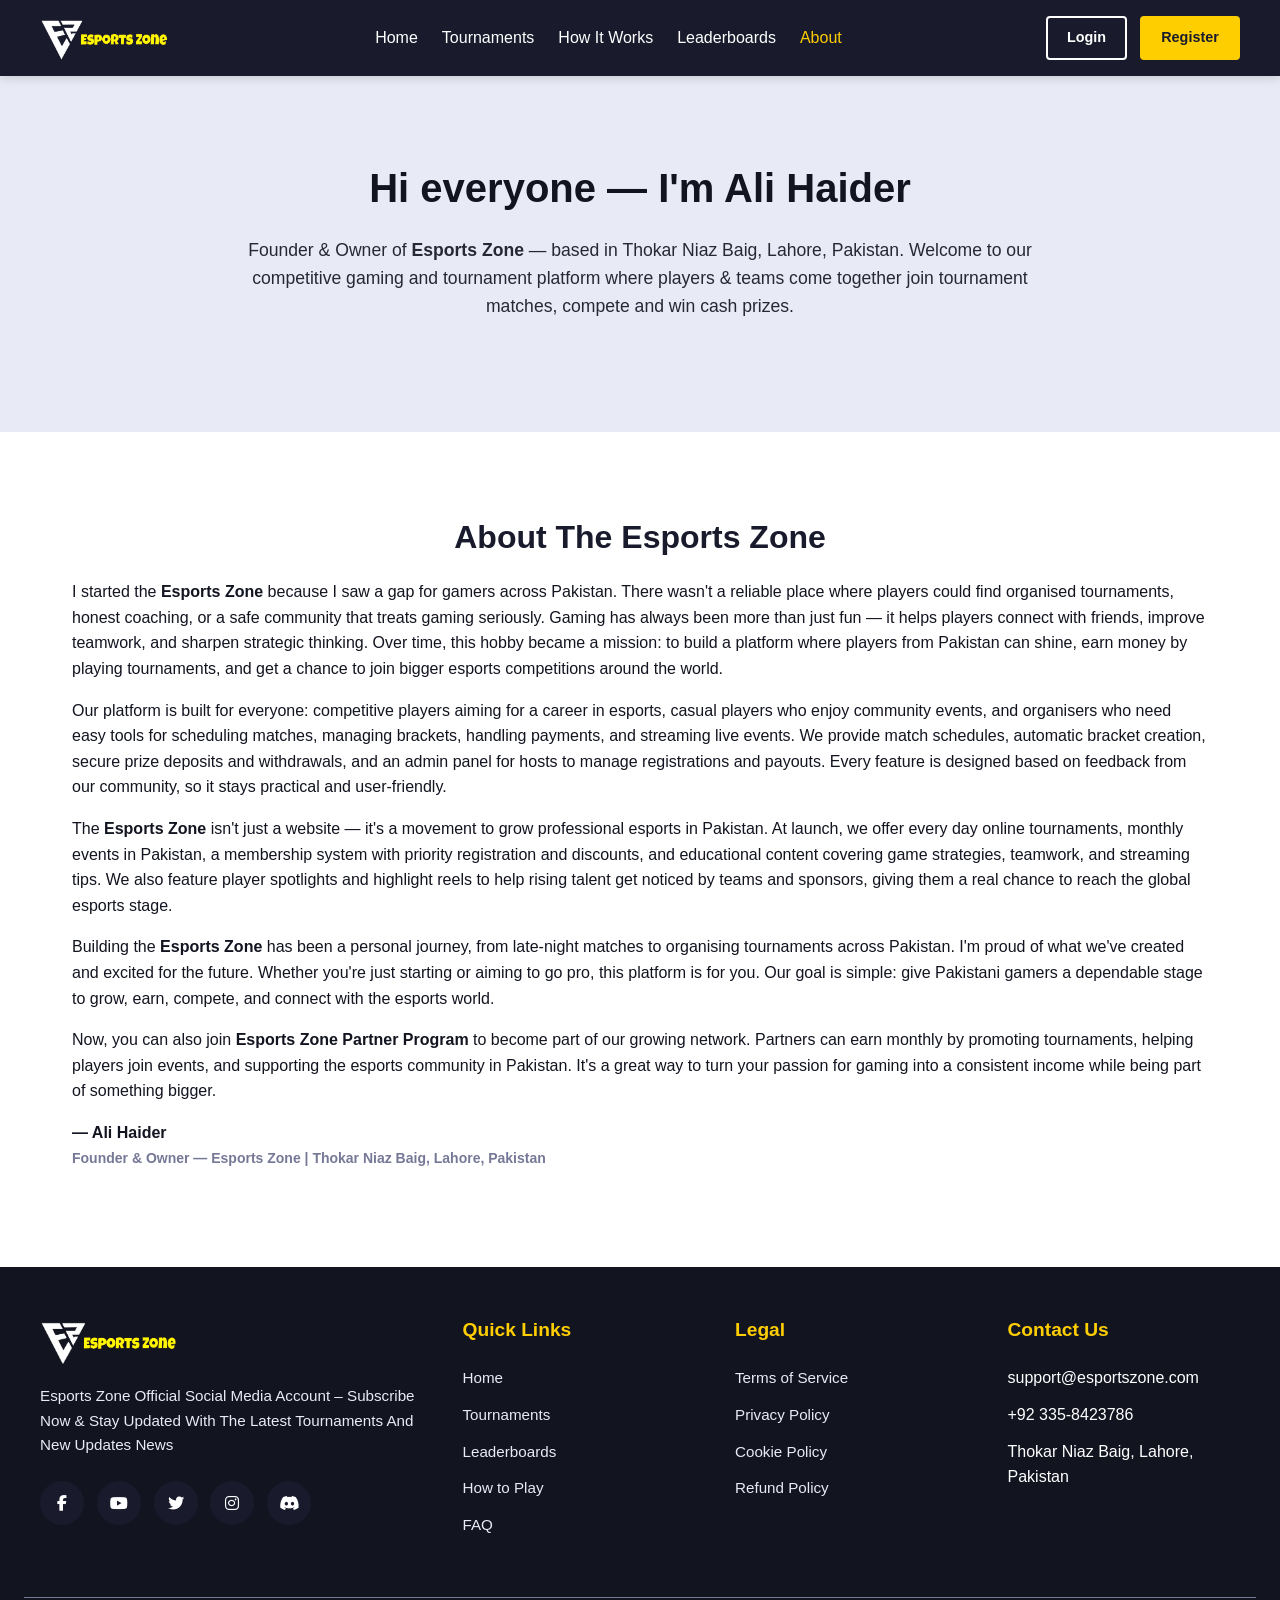
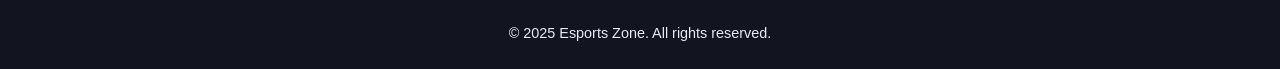
==== About/about.html @ 987afb13 "Add files via upload" ====
<!DOCTYPE html>
<html lang="en">
<head>
    <meta charset="UTF-8">
    <meta name="viewport" content="width=device-width, initial-scale=1.0">
    <title>About Page - Esports Zone</title>
    <link rel="stylesheet" href="https://cdnjs.cloudflare.com/ajax/libs/font-awesome/6.4.0/css/all.min.css">
    <link rel="stylesheet" href="about.css">
</head>
<body> 
    <header>
        <nav>
            <div class="logo">
                <img src="/Images/ez-logo.PNG" alt="EsportsZone Logo" class="logo-img">
            </div>
            <ul class="nav-links">
                <li><a href="/index.html">Home</a></li>
                <li><a href="/Tournaments/tournament.html">Tournaments</a></li>
                <li><a href="/How-It-Work/how-it-work.html">How It Works</a></li>
                <li><a href="/Leaderboard/leaderboard.html">Leaderboards</a></li>
                <li><a href="#" style="color: var(--accent);">About</a></li>
            </ul>
            <div class="auth-buttons">
                <a href="/Login/login.html" class="btn btn-outline">Login</a>
                <a href="Register/Sign Up/signup.html" class="btn btn-primary">Register</a>
            </div>
        </nav>
    </header>

    <section class="hero">
        <div class="hero-content">
            <h2>Hi everyone — I'm Ali Haider</h2>
            <p>Founder & Owner of <strong>Esports Zone</strong> — based in Thokar Niaz Baig, Lahore, Pakistan. Welcome to our competitive gaming and tournament platform where players & teams come together join tournament matches, compete and win cash prizes.</p>
        </div>
    </section>

    <section class="about-section">
        <h2>About The Esports Zone</h2>
        <p>
            I started the <strong>Esports Zone</strong> because I saw a gap for gamers across Pakistan. There wasn't a reliable place where players could find organised tournaments, honest coaching, or a safe community that treats gaming seriously. Gaming has always been more than just fun — it helps players connect with friends, improve teamwork, and sharpen strategic thinking. Over time, this hobby became a mission: to build a platform where players from Pakistan can shine, earn money by playing tournaments, and get a chance to join bigger esports competitions around the world.
        </p>
        
        <p>
            Our platform is built for everyone: competitive players aiming for a career in esports, casual players who enjoy community events, and organisers who need easy tools for scheduling matches, managing brackets, handling payments, and streaming live events. We provide match schedules, automatic bracket creation, secure prize deposits and withdrawals, and an admin panel for hosts to manage registrations and payouts. Every feature is designed based on feedback from our community, so it stays practical and user-friendly.
        </p>
        
        <p>
            The <strong>Esports Zone</strong> isn't just a website — it's a movement to grow professional esports in Pakistan. At launch, we offer every day online tournaments, monthly events in Pakistan, a membership system with priority registration and discounts, and educational content covering game strategies, teamwork, and streaming tips. We also feature player spotlights and highlight reels to help rising talent get noticed by teams and sponsors, giving them a real chance to reach the global esports stage.
        </p>
        
        <p>
            Building the <strong>Esports Zone</strong> has been a personal journey, from late-night matches to organising tournaments across Pakistan. I'm proud of what we've created and excited for the future. Whether you're just starting or aiming to go pro, this platform is for you. Our goal is simple: give Pakistani gamers a dependable stage to grow, earn, compete, and connect with the esports world.
        </p>

        <p>
            Now, you can also join <strong>Esports Zone Partner Program</strong> to become part of our growing network. Partners can earn monthly by promoting tournaments, helping players join events, and supporting the esports community in Pakistan. It's a great way to turn your passion for gaming into a consistent income while being part of something bigger.
        </p>

        <p style="font-weight:600">— Ali Haider<br><span style="color:var(--secondary-blue);font-size:14px">Founder & Owner — Esports Zone | Thokar Niaz Baig, Lahore, Pakistan</span></p>
    </section>

    <footer>
        <div class="footer-content">
            <!-- Logo Section -->
            <div class="footer-logo">
                <div class="logo">
                    <img src="/Images/ez-logo.PNG" alt="EsportsZone Logo" class="logo-img">
                </div>

                <p>Esports Zone Official Social Media Account – Subscribe Now & Stay Updated With The Latest Tournaments And New Updates News</p>

                <div class="social-links">
                    <a href="#" class="social-link facebook"><i class="fab fa-facebook-f"></i></a>
                    <a href="#" class="social-link youtube"><i class="fab fa-youtube"></i></a>
                    <a href="#" class="social-link twitter"><i class="fab fa-twitter"></i></a>
                    <a href="#" class="social-link instagram"><i class="fab fa-instagram"></i></a>
                    <a href="#" class="social-link discord"><i class="fab fa-discord"></i></a>
                </div>
            </div>

            <!-- Quick Links -->
            <div class="footer-links">
                <h3>Quick Links</h3>
                <ul>
                    <li><a href="/index.html">Home</a></li>
                    <li><a href="/Tournaments/tournament.html">Tournaments</a></li>
                    <li><a href="/Leaderboard/leaderboard.html">Leaderboards</a></li>
                    <li><a href="/How-It-Work/how-it-work.html">How to Play</a></li>
                    <li><a href="FAQ/faq.html">FAQ</a></li>
                </ul>
            </div>

            <!-- Legal Links -->
            <div class="footer-links">
                <h3>Legal</h3>
                <ul>
                    <li><a href="#">Terms of Service</a></li>
                    <li><a href="#">Privacy Policy</a></li>
                    <li><a href="Cookie Policy/cookieploicy.html">Cookie Policy</a></li>
                    <li><a href="#">Refund Policy</a></li>
                </ul>
            </div>

            <!-- Contact -->
            <div class="footer-links">
                <h3>Contact Us</h3>
                <ul>
                    <li>support@esportszone.com</li>
                    <li>+92 335-8423786</li>
                    <li>Thokar Niaz Baig, Lahore, Pakistan</li>
                </ul>
            </div>
        </div>

        <div class="copyright">
            <p>&copy; 2025 Esports Zone. All rights reserved.</p>
        </div>
    </footer>

    <script src="about.js"></script>
</body>
</html>
---- About/about.css ----
/* ===== CSS VARIABLES ===== */
:root {
    --primary-blue: #191B2D;
    --secondary-blue: #767897;
    --accent: #FECE00;
    --white: #FFFFFF;
    --light-blue: #E8EBF5;
    --dark-blue: #121420;
}

/* ===== RESET & BASE STYLES ===== */
* {
    margin: 0;
    padding: 0;
    box-sizing: border-box;
    font-family: 'Poppins', sans-serif;
}

body {
    background-color: var(--white);
    color: var(--dark-blue);
    line-height: 1.6;
}

/* ===== HEADER STYLES ===== */
header {
    background-color: var(--primary-blue);
    padding: 0.8rem 1.5rem;
    position: sticky;
    top: 0;
    z-index: 100;
    box-shadow: 0 2px 10px rgba(0, 0, 0, 0.15);
}

nav {
    display: flex;
    justify-content: space-between;
    align-items: center;
    max-width: 1200px;
    margin: 0 auto;
    gap: 1rem;
}

.logo {
    display: flex;
    align-items: center;
    gap: 8px;
}

.logo-img {
    height: 50px;
    width: auto;
}

.logo h1 {
    color: var(--white);
    font-size: 1.8rem;
    font-weight: 700;
}

.logo span {
    color: var(--accent);
}

.nav-links {
    display: flex;
    list-style: none;
    gap: 1.5rem;
}

.nav-links a {
    color: var(--white);
    text-decoration: none;
    font-weight: 500;
    transition: color 0.3s;
    padding: 0.3rem 0;
}

.nav-links a:hover {
    color: var(--accent);
}

.auth-buttons {
    display: flex;
    gap: 0.8rem;
}

.btn {
    padding: 0.5rem 1.2rem;
    border-radius: 4px;
    font-weight: 600;
    cursor: pointer;
    transition: all 0.3s;
    text-decoration: none;
    font-size: 0.9rem;
}

.btn-outline {
    border: 2px solid var(--white);
    color: var(--white);
    background: transparent;
}

.btn-outline:hover {
    background: var(--white);
    color: var(--primary-blue);
}

.btn-primary {
    background: var(--accent);
    color: var(--primary-blue);
    border: 2px solid var(--accent);
}

.btn-primary:hover {
    background: transparent;
    color: var(--accent);
}

.mobile-menu-btn {
    display: none;
    background: none;
    border: none;
    color: var(--white);
    font-size: 1.5rem;
    cursor: pointer;
}

/* ===== HERO SECTION ===== */
.hero {
    background: var(--light-blue);
    color: var(--dark-blue);
    padding: 5rem 2rem;
    text-align: center;
}

.hero-content {
    max-width: 800px;
    margin: 0 auto;
}

.hero h2 {
    font-size: 2.5rem;
    margin-bottom: 1rem;
}

.hero p {
    font-size: 1.1rem;
    margin-bottom: 2rem;
    opacity: 0.9;
}

/* ===== ABOUT SECTION ===== */
.about-section {
    max-width: 1200px;
    margin: 3rem auto;
    padding: 2rem;
}

.about-section h2 {
    font-size: 2rem;
    margin-bottom: 1rem;
    color: var(--primary-blue);
    text-align: center;
}

.about-section p {
    margin-bottom: 1rem;
}

/* ===== FOOTER STYLES ===== */
footer {
    background: var(--dark-blue);
    color: var(--white);
    padding: 3rem 1.5rem 1.5rem;
}

.footer-content {
    max-width: 1200px;
    margin: 0 auto;
    display: flex;
    flex-wrap: wrap;
    justify-content: space-between;
    gap: 2.5rem;
}

.footer-logo {
    flex: 1 1 300px;
}

.footer-logo .logo-img {
    width: 140px;
    height: auto;
    margin-bottom: 1rem;
}

.footer-logo p {
    color: var(--light-blue);
    font-size: 0.95rem;
    line-height: 1.6;
    margin-bottom: 1.5rem;
}

.footer-links {
    flex: 1 1 150px;
}

.footer-links h3 {
    margin-bottom: 1.2rem;
    font-size: 1.2rem;
    color: var(--accent);
}

.footer-links ul {
    list-style: none;
}

.footer-links li {
    margin-bottom: 0.7rem;
}

.footer-links a {
    color: var(--light-blue);
    text-decoration: none;
    font-size: 0.95rem;
    transition: color 0.3s;
}

.footer-links a:hover {
    color: var(--accent);
}

.social-links {
    display: flex;
    gap: 0.8rem;
    margin-top: 1rem;
}

.social-link {
    width: 40px;
    height: 40px;
    border-radius: 50%;
    background: var(--primary-blue);
    display: flex;
    align-items: center;
    justify-content: center;
    color: var(--white);
    text-decoration: none;
    font-size: 1rem;
    transition: background 0.3s;
}

.social-link.facebook:hover { background: #1877F2; }
.social-link.youtube:hover { background: #FF0000; }
.social-link.twitter:hover { background: #1DA1F2; }
.social-link.instagram:hover { background: #E1306C; }
.social-link.discord:hover { background: #5865F2; }

.copyright {
    text-align: center;
    margin-top: 3rem;
    padding-top: 1.5rem;
    border-top: 1px solid var(--secondary-blue);
    color: var(--light-blue);
    font-size: 0.9rem;
}

/* ===== RESPONSIVE DESIGN ===== */
@media (max-width: 900px) {
    .nav-links, .auth-buttons {
        display: none;
    }
    
    .mobile-menu-btn {
        display: block;
    }
    
    .hero h2 {
        font-size: 2.2rem;
    }
}
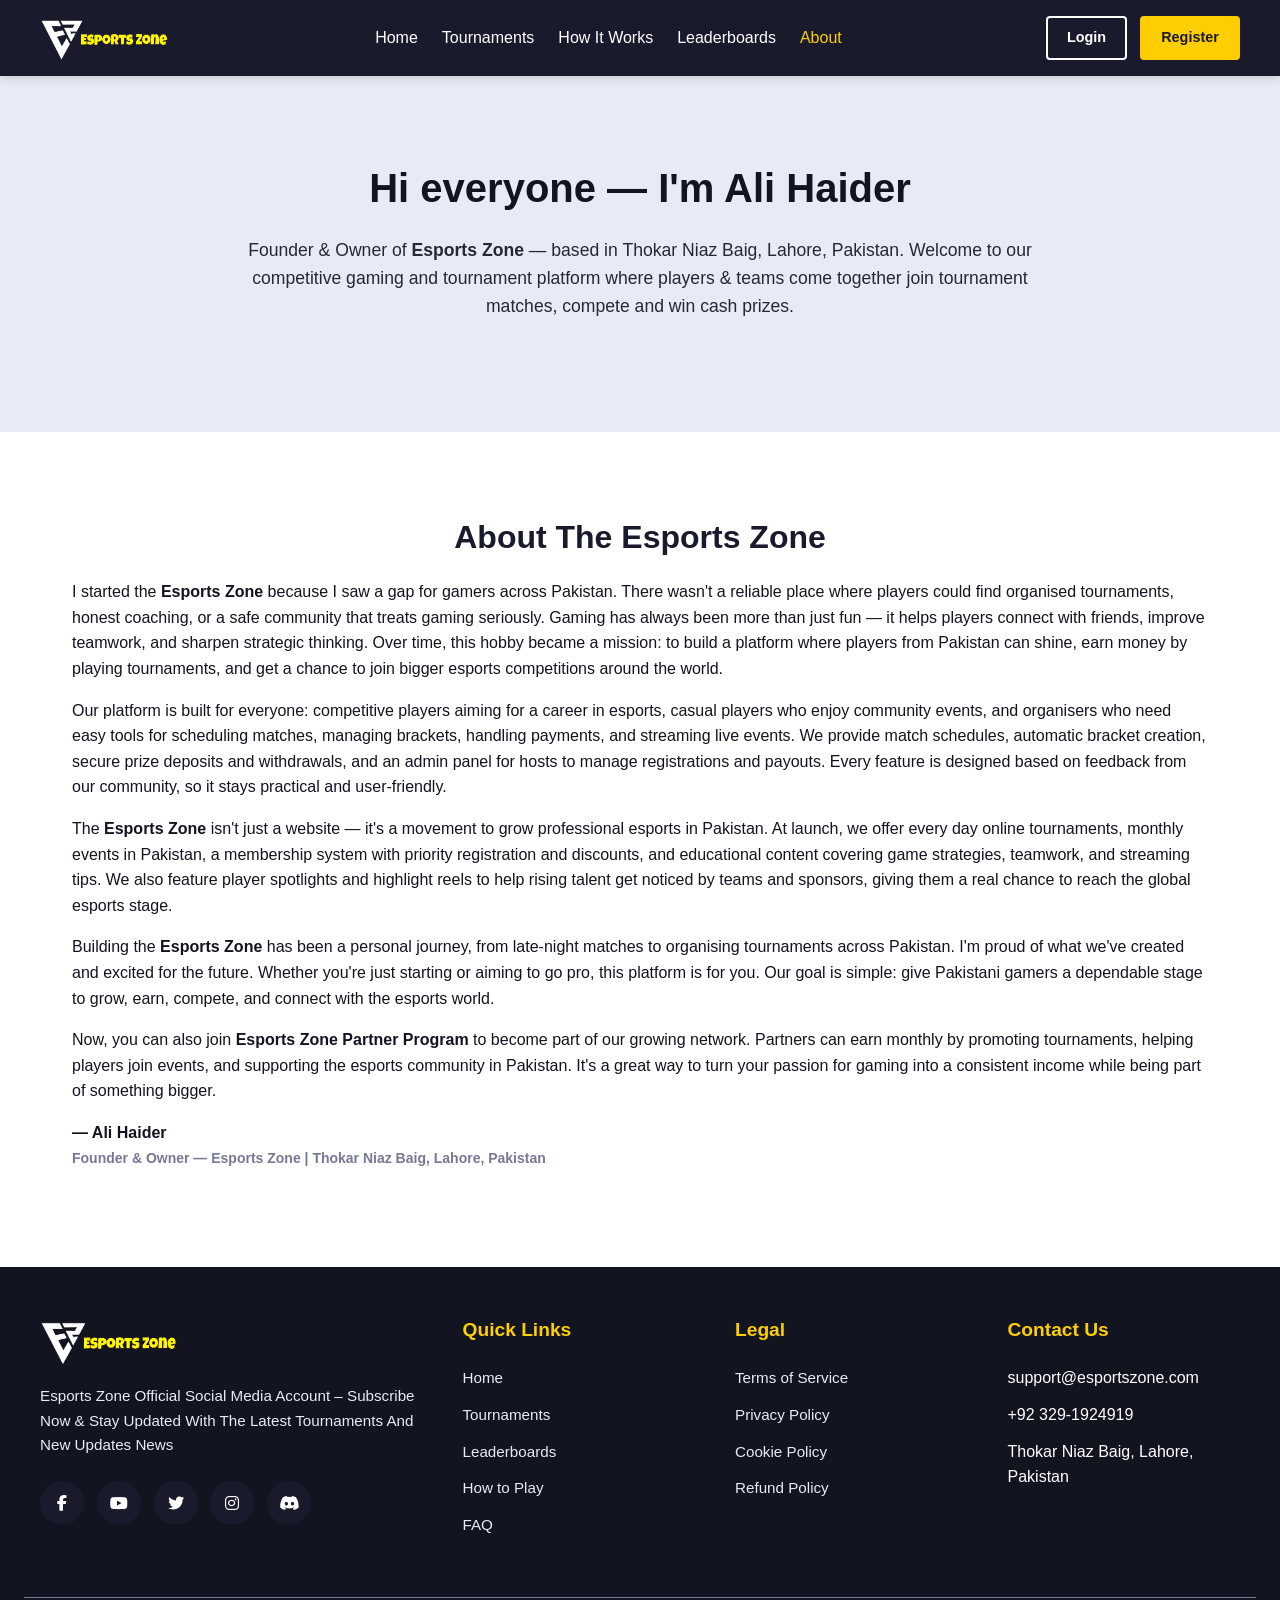
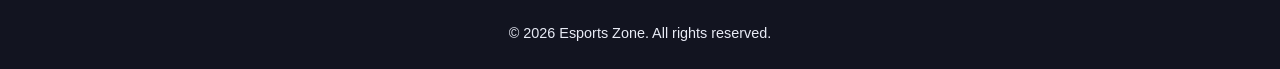
==== commit 82d3c1e5: "Link Update" ====
--- a/About/about.html
+++ b/About/about.html
@@ -11,18 +11,18 @@
     <header>
         <nav>
             <div class="logo">
-                <img src="/Images/ez-logo.PNG" alt="EsportsZone Logo" class="logo-img">
+                <img src="../Images/ez-logo.PNG" alt="EsportsZone Logo" class="logo-img">
             </div>
             <ul class="nav-links">
-                <li><a href="/index.html">Home</a></li>
-                <li><a href="/Tournaments/tournament.html">Tournaments</a></li>
-                <li><a href="/How-It-Work/how-it-work.html">How It Works</a></li>
-                <li><a href="/Leaderboard/leaderboard.html">Leaderboards</a></li>
+                <li><a href="../index.html">Home</a></li>
+                <li><a href="../Tournaments/tournament.html">Tournaments</a></li>
+                <li><a href="../How-It-Work/how-it-work.html">How It Works</a></li>
+                <li><a href="../Leaderboard/leaderboard.html">Leaderboards</a></li>
                 <li><a href="#" style="color: var(--accent);">About</a></li>
             </ul>
             <div class="auth-buttons">
-                <a href="/Login/login.html" class="btn btn-outline">Login</a>
-                <a href="Register/Sign Up/signup.html" class="btn btn-primary">Register</a>
+                <a href="../Login/login.html" class="btn btn-outline">Login</a>
+                <a href="../Register/register.html" class="btn btn-primary">Register</a>
             </div>
         </nav>
     </header>
@@ -64,7 +64,7 @@
             <!-- Logo Section -->
             <div class="footer-logo">
                 <div class="logo">
-                    <img src="/Images/ez-logo.PNG" alt="EsportsZone Logo" class="logo-img">
+                    <img src="../Images/ez-logo.PNG" alt="EsportsZone Logo" class="logo-img">
                 </div>
 
                 <p>Esports Zone Official Social Media Account – Subscribe Now & Stay Updated With The Latest Tournaments And New Updates News</p>
@@ -82,11 +82,11 @@
             <div class="footer-links">
                 <h3>Quick Links</h3>
                 <ul>
-                    <li><a href="/index.html">Home</a></li>
-                    <li><a href="/Tournaments/tournament.html">Tournaments</a></li>
-                    <li><a href="/Leaderboard/leaderboard.html">Leaderboards</a></li>
-                    <li><a href="/How-It-Work/how-it-work.html">How to Play</a></li>
-                    <li><a href="FAQ/faq.html">FAQ</a></li>
+                    <li><a href="../index.html">Home</a></li>
+                    <li><a href="../Tournaments/tournament.html">Tournaments</a></li>
+                    <li><a href="../Leaderboard/leaderboard.html">Leaderboards</a></li>
+                    <li><a href="../How-It-Work/how-it-work.html">How to Play</a></li>
+                    <li><a href="#">FAQ</a></li>
                 </ul>
             </div>
 
@@ -96,7 +96,7 @@
                 <ul>
                     <li><a href="#">Terms of Service</a></li>
                     <li><a href="#">Privacy Policy</a></li>
-                    <li><a href="Cookie Policy/cookieploicy.html">Cookie Policy</a></li>
+                    <li><a href="#">Cookie Policy</a></li>
                     <li><a href="#">Refund Policy</a></li>
                 </ul>
             </div>
@@ -106,17 +106,17 @@
                 <h3>Contact Us</h3>
                 <ul>
                     <li>support@esportszone.com</li>
-                    <li>+92 335-8423786</li>
+                    <li>+92 329-1924919</li>
                     <li>Thokar Niaz Baig, Lahore, Pakistan</li>
                 </ul>
             </div>
         </div>
 
         <div class="copyright">
-            <p>&copy; 2025 Esports Zone. All rights reserved.</p>
+            <p>&copy; 2026 Esports Zone. All rights reserved.</p>
         </div>
     </footer>
 
     <script src="about.js"></script>
 </body>
-</html>+</html>
